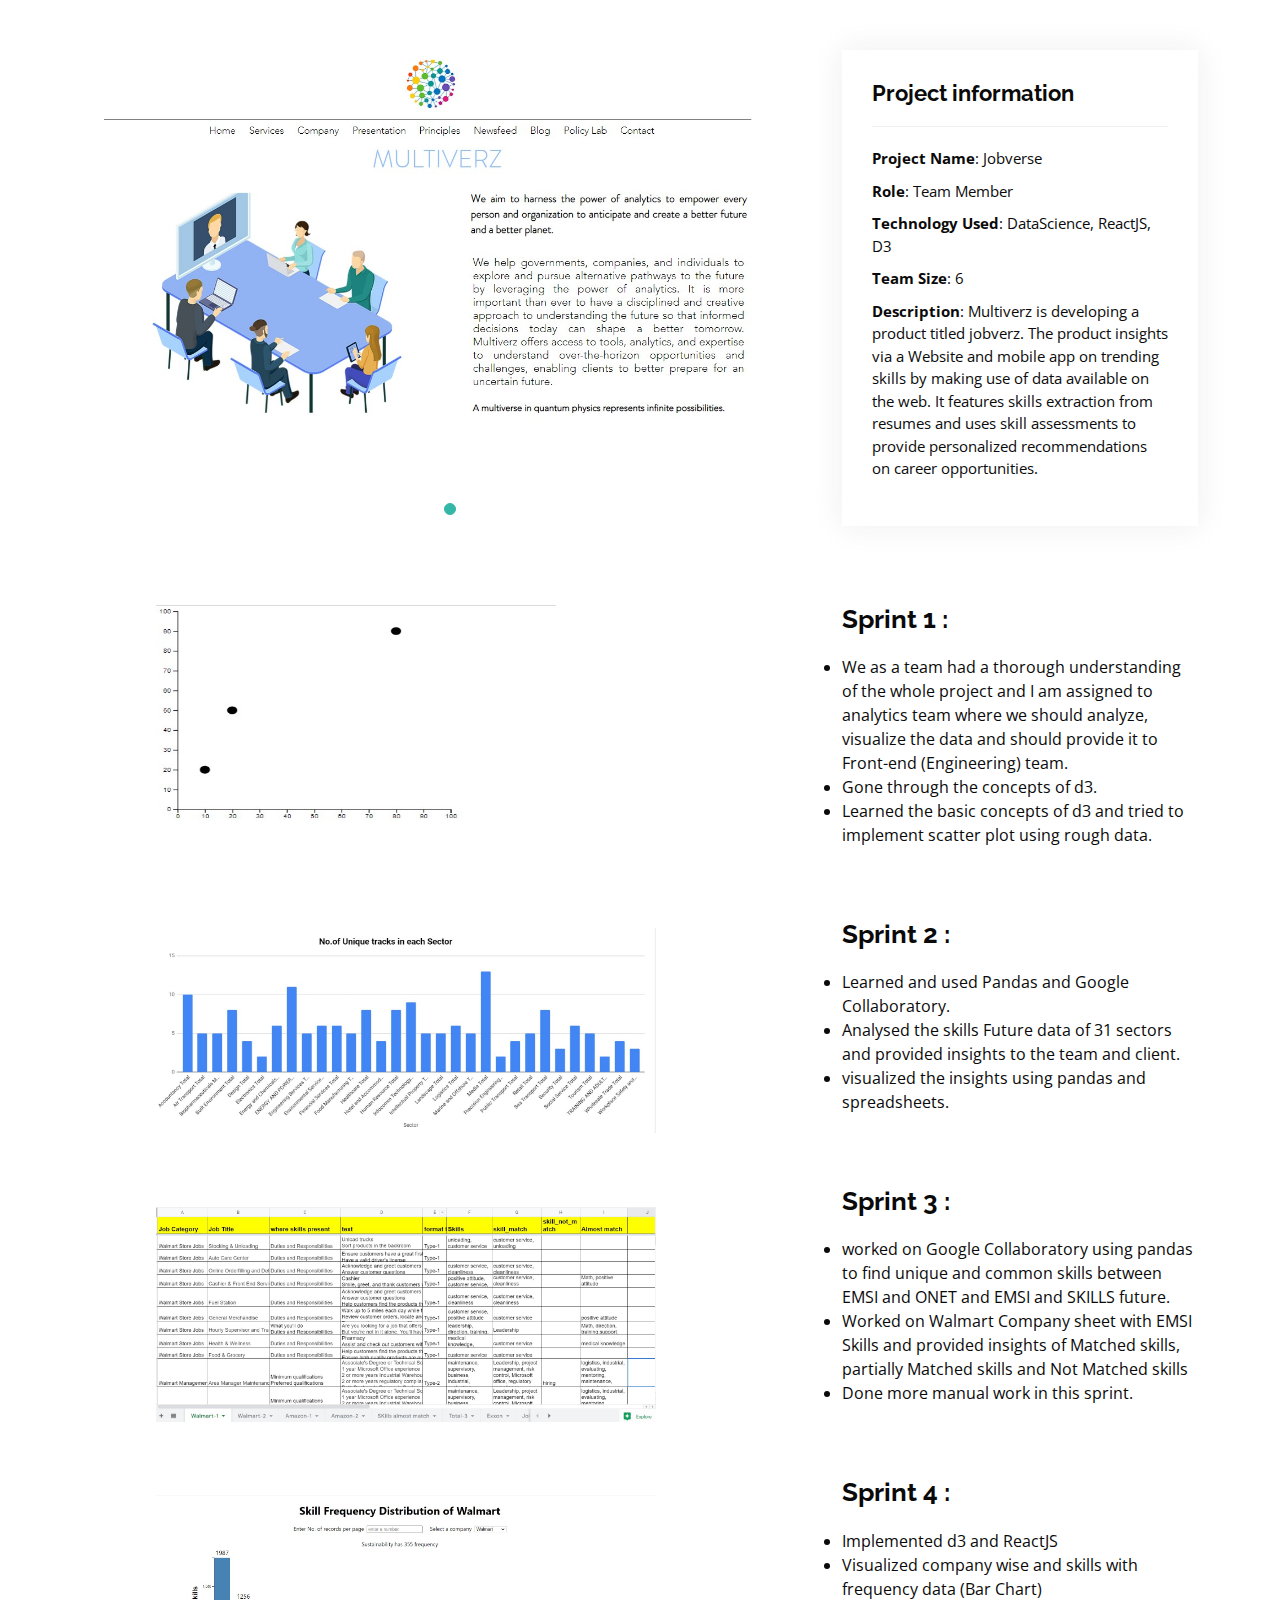
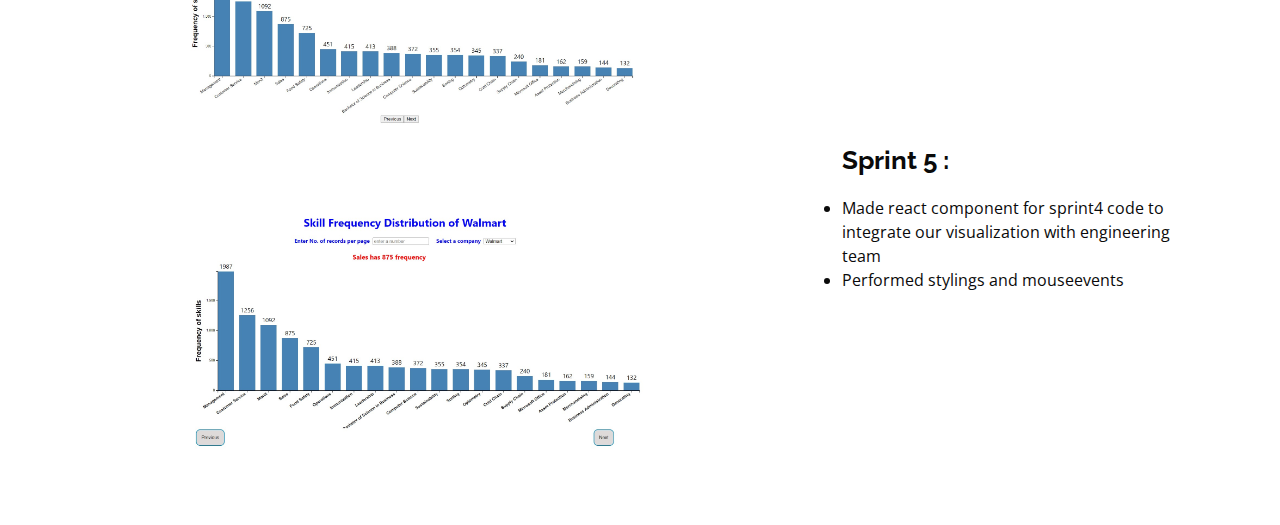
==== Sai Soumya/portfolio-jobverse.html @ 282ad9c9 "first commit" ====
<!DOCTYPE html>
<html lang="en">

<head>
  <meta charset="utf-8">
  <meta content="width=device-width, initial-scale=1.0" name="viewport">

  <title>Portfolio Details</title>
  <meta content="" name="description">
  <meta content="" name="keywords">

  <!-- Favicons -->
  <link href="assets/img/favicon.png" rel="icon">
 
  <!-- Google Fonts -->
  <link href="https://fonts.googleapis.com/css?family=Open+Sans:300,300i,400,400i,600,600i,700,700i|Raleway:300,300i,400,400i,500,500i,600,600i,700,700i|Poppins:300,300i,400,400i,500,500i,600,600i,700,700i" rel="stylesheet">

  <!-- Vendor CSS Files -->
  <link href="assets/vendor/aos/aos.css" rel="stylesheet">
  <link href="assets/vendor/bootstrap/css/bootstrap.min.css" rel="stylesheet">
  <link href="assets/vendor/bootstrap-icons/bootstrap-icons.css" rel="stylesheet">
  <link href="assets/vendor/boxicons/css/boxicons.min.css" rel="stylesheet">
  <link href="assets/vendor/glightbox/css/glightbox.min.css" rel="stylesheet">
  <link href="assets/vendor/swiper/swiper-bundle.min.css" rel="stylesheet">

  <!-- Template Main CSS File -->
  <link href="assets/css/style.css" rel="stylesheet">

  
</head>

<body>

  <main id="main">

    <!-- ======= Portfolio Details Section ======= -->
    <section id="portfolio-details" class="portfolio-details">
      <div class="container">

        <div class="row gy-4">

          <div class="col-lg-8">
            <div class="portfolio-details-slider swiper-container">
              <div class="swiper-wrapper align-items-center">

                <div class="swiper-slide">
                  <img src="assets/img/portfolio/jobverse-1.jpg" alt="">
                </div>
           

                <!-- <div class="swiper-slide">
                  <img src="assets/img/portfolio/connect-2.jpg" alt="">
                </div> -->

                <!-- <div class="swiper-slide">
                  <img src="assets/img/portfolio/quiz-3.jpg" alt="">
                </div> -->

              </div>
              <div class="swiper-pagination"></div>
            </div>
            <!-- <h1>hi</h1>
            <img src="assets/img/portfolio/jobverse-1.jpg" alt=""> -->
       
            <div style="margin: 10% 0 10px 10%" >
              <img src="assets/img/portfolio/sprint-1.jpg" width="400" height="250" alt="">
            </div>
            <div style="margin: 10% 0 10px 10%" >
              <img src="assets/img/portfolio/sprint-2.jpg" width="500" alt="">
            </div>
            <div style="margin: 10% 0 10px 10%" >
              <img src="assets/img/portfolio/sprint-3.jpg" width="500" alt="">
            </div>
            <div style="margin: 10% 0 10px 10%" >
              <img src="assets/img/portfolio/sprint-4.jpg" width="500" alt="">
            </div>
            <div style="margin: 10% 0 10px 10%" >
              <img src="assets/img/portfolio/sprint-5.jpg" width="500" alt="">
            </div>
          </div>

          <div class="col-lg-4">
            <div class="portfolio-info">
              <h3>Project information</h3>
              <ul>
                <li><strong>Project Name</strong>: Jobverse</li>
                <li><strong>Role</strong>: Team Member</li>
                <li><strong>Technology Used</strong>: DataScience, ReactJS, D3</li>
                <li><strong>Team Size</strong>: 6</li>
                <li><strong>Description</strong>: Multiverz is developing a product titled jobverz. The product insights via a Website
                and mobile app on trending skills by making use of data available on the web. It features skills extraction from resumes
            and uses skill assessments to provide personalized recommendations on career opportunities.</li>
              </ul>
            </div>

            <div class="portfolio-description"><br>
              <br>
              <h2>Sprint 1 :</h2>
              <li>We as a team had a thorough understanding of the whole project and I am assigned to analytics team where
                  we should analyze, visualize the data and should provide it to Front-end (Engineering) team.</li>
              <li>Gone through the concepts of d3.</li>
              <li>Learned the basic concepts of d3 and tried to implement scatter plot using rough data.</li>
              <!-- <img> Scatter plot -->
              <br>
              <br>
              <br>
              <h2>Sprint 2 :</h2>
              <li>Learned and used Pandas and Google Collaboratory.</li>
              <li>Analysed the skills Future data of 31 sectors and provided insights to the team and client.</li>
              <li>visualized the insights using pandas and spreadsheets.</li>
              <!-- <img> Skill future visualization -->
              <br>
              <br>
              <br>
              <h2>Sprint 3 :</h2>
              <li>worked on Google Collaboratory using pandas to find unique and common skills between EMSI and ONET and EMSI and SKILLS future.</li>
            <li>Worked on Walmart Company sheet with EMSI Skills and provided insights of Matched skills, partially Matched skills and Not Matched skills </li>
              <li>Done more manual work in this sprint.</li>
              <br>
              <br>
              <br>
              <h2>Sprint 4 :</h2>
                <li>Implemented d3 and ReactJS</li>
                <li>Visualized company wise and skills with frequency data (Bar Chart)</li>
                <br>
                <br>
                <br><br>
                <br>
                <br>
                <h2>Sprint 5 :</h2>
                <li>Made react component for sprint4 code to integrate our visualization with engineering team</li>
                <li>Performed stylings and mouseevents</li>
            </div>
          </div>

        </div>

      </div>
    </section><!-- End Portfolio Details Section -->

  </main><!-- End #main -->

  <div id="preloader"></div>
  <a href="#" class="back-to-top d-flex align-items-center justify-content-center"><i class="bi bi-arrow-up-short"></i></a>

  <!-- Vendor JS Files -->
  <script src="assets/vendor/aos/aos.js"></script>
  <script src="assets/vendor/bootstrap/js/bootstrap.bundle.min.js"></script>
  <script src="assets/vendor/glightbox/js/glightbox.min.js"></script>
  <script src="assets/vendor/isotope-layout/isotope.pkgd.min.js"></script>
  <script src="assets/vendor/php-email-form/validate.js"></script>
  <script src="assets/vendor/purecounter/purecounter.js"></script>
  <script src="assets/vendor/swiper/swiper-bundle.min.js"></script>
  <script src="assets/vendor/waypoints/noframework.waypoints.js"></script>

  <!-- Template Main JS File -->
  <script src="assets/js/main.js"></script>

</body>

</html>
---- Sai Soumya/assets/css/style.css ----
/*--------------------------------------------------------------
# General
--------------------------------------------------------------*/
body {
  font-family: "Open Sans", sans-serif;
  color: #0a0a0a;
}

a {
  color: #34b7a7;
  text-decoration: none;
}

a:hover {
  color: #51cdbe;
  text-decoration: none;
}

h1, h2, h3, h4, h5, h6 {
  font-family: "Raleway", sans-serif;
}

#main {
  margin-top: 50px;
}

@media (max-width: 992px) {
  #main {
    margin-top: 30px;
  }
}

/*--------------------------------------------------------------
# Preloader
--------------------------------------------------------------*/
#preloader {
  position: fixed;
  top: 0;
  left: 0;
  right: 0;
  bottom: 0;
  z-index: 9999;
  overflow: hidden;
  background: #fff;
}

#preloader:before {
  content: "";
  position: fixed;
  top: calc(50% - 30px);
  left: calc(50% - 30px);
  border: 6px solid #e938bd;
  border-top-color: #dcf5f2;
  border-radius: 50%;
  width: 60px;
  height: 60px;
  -webkit-animation: animate-preloader 1s linear infinite;
  animation: animate-preloader 1s linear infinite;
}

@-webkit-keyframes animate-preloader {
  0% {
    transform: rotate(0deg);
  }
  100% {
    transform: rotate(360deg);
  }
}

@keyframes animate-preloader {
  0% {
    transform: rotate(0deg);
  }
  100% {
    transform: rotate(360deg);
  }
}

/*--------------------------------------------------------------
# Back to top button
--------------------------------------------------------------*/
.back-to-top {
  position: fixed;
  visibility: hidden;
  opacity: 0;
  right: 15px;
  bottom: 15px;
  z-index: 996;
  background: #f17806;
  width: 40px;
  height: 40px;
  border-radius: 50px;
  transition: all 0.4s;
}

.back-to-top i {
  font-size: 24px;
  color: #fff;
  line-height: 0;
}

.back-to-top:hover {
  background: #49cbbb;
  color: #fff;
}

.back-to-top.active {
  visibility: visible;
  opacity: 1;
}

/*--------------------------------------------------------------
# Header
--------------------------------------------------------------*/
#header {
  background: #e9e8e6;
  box-shadow: 0px 0px 25px 0 rgba(0, 0, 0, 0.08);
  z-index: 997;
  padding: 15px 0;
}

#header .logo {
  font-size: 32px;
  margin: 0;
  padding: 0;
  line-height: 1;
  font-weight: 400;
  letter-spacing: 2px;
  text-transform: uppercase;
}

#header .logo a {
  color: #0c0b0b;
}

#header .logo img {
  max-height: 40px;
}

@media (max-width: 992px) {
  #header .logo {
    font-size: 28px;
  }
}

/*--------------------------------------------------------------
# Header Social Links
--------------------------------------------------------------*/
.header-social-links {
  padding-right: 15px;
}

.header-social-links a {
  color: #161414;
  padding-left: 6px;
  display: inline-block;
  line-height: 0px;
  transition: 0.3s;
  font-size: 16px;
}

.header-social-links a:hover {
  color: #34b7a7;
}

/*--------------------------------------------------------------
# Navigation Menu
--------------------------------------------------------------*/
/**
* Desktop Navigation 
*/
.navbar {
  padding: 0;
}

.navbar ul {
  margin: 0;
  padding: 0;
  display: flex;
  list-style: none;
  align-items: center;
}

.navbar li {
  position: relative;
  padding: 10px 0 10px 28px;
}

.navbar a, .navbar a:focus {
  display: flex;
  align-items: center;
  justify-content: space-between;
  font-family: "Raleway", sans-serif;
  font-size: 15px;
  font-weight: 600;
  color: #2c2525;
  white-space: nowrap;
  transition: 0.3s;
  position: relative;
}

.navbar a i, .navbar a:focus i {
  font-size: 12px;
  line-height: 0;
  margin-left: 5px;
}

.navbar > ul > li > a:before {
  content: "";
  position: absolute;
  width: 0;
  height: 2px;
  bottom: -5px;
  left: 0;
  background-color: #34b7a7;
  visibility: hidden;
  width: 0px;
  transition: all 0.3s ease-in-out 0s;
}

.navbar a:hover:before, .navbar li:hover > a:before, .navbar .active:before {
  visibility: visible;
  width: 25px;
}

.navbar a:hover, .navbar .active, .navbar .active:focus, .navbar li:hover > a {
  color: #222222;
}

.navbar .dropdown ul {
  display: block;
  position: absolute;
  left: 14px;
  top: calc(100% + 30px);
  margin: 0;
  padding: 10px 0;
  z-index: 99;
  opacity: 0;
  visibility: hidden;
  background: #fff;
  box-shadow: 0px 0px 30px rgba(127, 137, 161, 0.25);
  transition: 0.3s;
  border-radius: 4px;
}

.navbar .dropdown ul li {
  min-width: 200px;
  padding: 0;
}

.navbar .dropdown ul a {
  padding: 10px 20px;
  font-size: 15px;
  text-transform: none;
  font-weight: 600;
}

.navbar .dropdown ul a i {
  font-size: 12px;
}

.navbar .dropdown ul a:hover, .navbar .dropdown ul .active:hover, .navbar .dropdown ul li:hover > a {
  color: #34b7a7;
}

.navbar .dropdown:hover > ul {
  opacity: 1;
  top: 100%;
  visibility: visible;
}

.navbar .dropdown .dropdown ul {
  top: 0;
  left: calc(100% - 30px);
  visibility: hidden;
}

.navbar .dropdown .dropdown:hover > ul {
  opacity: 1;
  top: 0;
  left: 100%;
  visibility: visible;
}

@media (max-width: 1366px) {
  .navbar .dropdown .dropdown ul {
    left: -90%;
  }
  .navbar .dropdown .dropdown:hover > ul {
    left: -100%;
  }
}

/**
* Mobile Navigation 
*/
.mobile-nav-toggle {
  color: #222222;
  font-size: 28px;
  cursor: pointer;
  display: none;
  line-height: 0;
  transition: 0.5s;
}

.mobile-nav-toggle.bi-x {
  color: #fff;
}

@media (max-width: 991px) {
  .mobile-nav-toggle {
    display: block;
  }
  .navbar ul {
    display: none;
  }
}

.navbar-mobile {
  position: fixed;
  overflow: hidden;
  top: 0;
  right: 0;
  left: 0;
  bottom: 0;
  background: rgba(9, 9, 9, 0.9);
  transition: 0.3s;
  z-index: 999;
}

.navbar-mobile .mobile-nav-toggle {
  position: absolute;
  top: 15px;
  right: 15px;
}

.navbar-mobile ul {
  display: block;
  position: absolute;
  top: 55px;
  right: 15px;
  bottom: 15px;
  left: 15px;
  padding: 10px 0;
  border-radius: 10px;
  background-color: #fff;
  overflow-y: auto;
  transition: 0.3s;
}

.navbar-mobile a {
  font-size: 15px;
  padding-right: 15px;
  color: #222222;
}

.navbar-mobile a:hover, .navbar-mobile .active, .navbar-mobile li:hover > a {
  color: #34b7a7;
}

.navbar-mobile .getstarted {
  margin: 15px;
}

.navbar-mobile .dropdown ul {
  position: static;
  display: none;
  margin: 10px 20px;
  padding: 10px 0;
  z-index: 99;
  opacity: 1;
  visibility: visible;
  background: #fff;
  box-shadow: 0px 0px 30px rgba(127, 137, 161, 0.25);
}

.navbar-mobile .dropdown ul li {
  min-width: 200px;
}

.navbar-mobile .dropdown ul a {
  padding: 10px 20px;
}

.navbar-mobile .dropdown ul a i {
  font-size: 12px;
}

.navbar-mobile .dropdown ul a:hover, .navbar-mobile .dropdown ul .active:hover, .navbar-mobile .dropdown ul li:hover > a {
  color: #34b7a7;
}

.navbar-mobile .dropdown > .dropdown-active {
  display: block;
}

/*--------------------------------------------------------------
# Hero Section
--------------------------------------------------------------*/
#hero {
  width: 100%;
  height: 100vh;
  background: url("../img/s2.jpg") top right;
  background-size: cover;
}

#hero .container {
  padding-top: 70px;
  position: relative;
}

@media (max-width: 992px) {
  #hero .container {
    padding-top: 58px;
  }
}

#hero h1 {
  margin-top: 20;
  padding-right: 30%;
  font-size: 48px;
  font-weight: 700;
  line-height: 56px;
  color: #e0118a;
}

#hero h2 {
  color: #0c0b0b;
  padding-right: 30%;
  margin: 10px 0 0 0;
  font-size: 22px;
}

#hero .btn-about {
  font-family: "Raleway", sans-serif;
  text-transform: uppercase;
  font-weight: 600;
  font-size: 12px;
  /* padding-right: 30%; */
  letter-spacing: 1px;
  /* display: flex; */
  align-items: left;
  padding: 20px 40px;
  border-radius: 50px;
  transition: 0.5s;
  margin-top: 30px;
  margin-right: 350px;
  color: #fff;
  background: #34b7a7;
}

#hero .btn-about:hover {
  background: #3dc8b7;
}

@media (min-width: 1024px) {
  #hero {
    background-attachment: fixed;
  }
}

@media (max-width: 992px) {
  #hero:before {
    content: "";
    background: rgba(255, 255, 255, 0.8);
    position: absolute;
    bottom: 0;
    top: 0;
    left: 0;
    right: 0;
  }
  #hero h1 {
    font-size: 28px;
    line-height: 36px;
  }
  #hero h2 {
    font-size: 18px;
    line-height: 24px;
  }
}

/*--------------------------------------------------------------
# Sections General
--------------------------------------------------------------*/
section {
  padding: 60px 0;
}

.section-bg {
  background-color: #e7f8f6;
}

.section-title {
  text-align: center;
  padding-bottom: 30px;
}

.section-title h2 {
  font-size: 32px;
  font-weight: bold;
  text-transform: uppercase;
  margin-bottom: 20px;
  padding-bottom: 20px;
  position: relative;
}

.section-title h2::after {
  content: '';
  position: absolute;
  display: block;
  width: 50px;
  height: 3px;
  background: #34b7a7;
  bottom: 0;
  left: calc(50% - 25px);
}

.section-title p {
  margin-bottom: 0;
}

/*--------------------------------------------------------------
# Cta
--------------------------------------------------------------*/
.cta {
  background: linear-gradient(rgba(0, 0, 0, 0.6), rgba(0, 0, 0, 0.6)), url("../img/bg-1.jpg") fixed center center;
  background-size: cover;
  padding: 80px 0;
}

.cta h3 {
  color: #fff;
  font-size: 28px;
  font-weight: 700;
}

.cta p {
  color: #fff;
}

.cta .cta-btn {
  font-family: "Raleway", sans-serif;
  text-transform: uppercase;
  font-weight: 500;
  font-size: 16px;
  letter-spacing: 1px;
  display: inline-block;
  padding: 8px 20px;
  border-radius: 2px;
  transition: 0.5s;
  margin: 10px;
  border: 2px solid #fff;
  color: #fff;
}

.cta .cta-btn:hover {
  background: #34b7a7;
  border: 2px solid #34b7a7;
}

@media (max-width: 1024px) {
  .cta {
    background-attachment: scroll;
  }
}

@media (min-width: 769px) {
  .cta .cta-btn-container {
    display: flex;
    align-items: center;
    justify-content: flex-end;
  }
}

/*--------------------------------------------------------------
# About
--------------------------------------------------------------*/
.about .content h3 {
  font-weight: 700;
  font-size: 26px;
  color: #131212;
}

.about .content ul {
  list-style: none;
  padding: 0;
}

.about .content ul li {
  padding-bottom: 10px;
}

.about .content ul i {
  font-size: 20px;
  padding-right: 2px;
  color: #34b7a7;
}

.about .content p:last-child {
  margin-bottom: 0;
}

/*--------------------------------------------------------------
# Skills
--------------------------------------------------------------*/
.skills .progress {
  height: 60px;
  display: block;
  background: none;
  border-radius: 0;
}

.skills .progress .skill {
  padding: 10px 0;
  margin: 0 0 6px 0;
  text-transform: uppercase;
  display: block;
  font-weight: 600;
  font-family: "Poppins", sans-serif;
  color: #0a0a0a;
}

.skills .progress .skill .val {
  float: right;
  font-style: normal;
}

.skills .progress-bar-wrap {
  background: #f3f3f3;
}

.skills .progress-bar {
  width: 1px;
  height: 10px;
  transition: .9s;
  background-color: #34b7a7;
}

/*--------------------------------------------------------------
# Facts
--------------------------------------------------------------*/
.facts .counters span {
  font-size: 48px;
  display: block;
  color: #34b7a7;
}

.facts .counters p {
  padding: 0;
  margin: 0 0 20px 0;
  font-family: "Raleway", sans-serif;
  font-size: 14px;
}

/*--------------------------------------------------------------
# Testimonials
--------------------------------------------------------------*/
.testimonials .section-header {
  margin-bottom: 40px;
}

.testimonials .testimonial-item {
  text-align: center;
}

.testimonials .testimonial-item .testimonial-img {
  width: 250px;
  
  border: 4px solid #fff;
  margin: 0 auto;
}

.testimonials .testimonial-item h3 {
  font-size: 20px;
  font-weight: bold;
  margin: 10px 0 5px 0;
  color: #111;
}

.testimonials .testimonial-item h4 {
  font-size: 14px;
  color: #999;
  margin: 0 0 15px 0;
}

.testimonials .testimonial-item .quote-icon-left, .testimonials .testimonial-item .quote-icon-right {
  color: #c8efea;
  font-size: 26px;
}

.testimonials .testimonial-item .quote-icon-left {
  display: inline-block;
  left: -5px;
  position: relative;
}

.testimonials .testimonial-item .quote-icon-right {
  display: inline-block;
  right: -5px;
  position: relative;
  top: 10px;
}

.testimonials .testimonial-item p {
  font-style: italic;
  margin: 0 auto 15px auto;
}

@media (min-width: 992px) {
  .testimonials .testimonial-item p {
    width: 80%;
  }
}

.testimonials .swiper-pagination {
  margin-top: 20px;
  position: relative;
}

.testimonials .swiper-pagination .swiper-pagination-bullet {
  width: 12px;
  height: 12px;
  background-color: #fff;
  opacity: 1;
  border: 1px solid #34b7a7;
}

.testimonials .swiper-pagination .swiper-pagination-bullet-active {
  background-color: #34b7a7;
}

/*--------------------------------------------------------------
# Resume
--------------------------------------------------------------*/
.resume .resume-title {
  font-size: 26px;
  font-weight: 400;
  margin-top: 20px;
  margin-bottom: 20px;
  color: #222222;
}

.resume .resume-item {
  padding: 0 0 20px 20px;
  margin-top: -2px;
  border-left: 2px solid #34b7a7;
  position: relative;
}

.resume .resume-item h4 {
  line-height: 18px;
  font-size: 18px;
  font-weight: 600;
  font-family: "Poppins", sans-serif;
  color: #1d685f;
  margin-bottom: 10px;
}

.resume .resume-item h5 {
  font-size: 16px;
  background: #effbf9;
  padding: 5px 15px;
  display: inline-block;
  font-weight: 600;
  margin-bottom: 10px;
  color: #34b7a7;
}

.resume .resume-item ul {
  padding-left: 20px;
}

.resume .resume-item ul li {
  padding-bottom: 10px;
}

.resume .resume-item:last-child {
  padding-bottom: 0;
}

.resume .resume-item::before {
  content: "";
  position: absolute;
  width: 16px;
  height: 16px;
  border-radius: 50px;
  left: -9px;
  top: 0;
  background: #fff;
  border: 2px solid #34b7a7;
}

/*--------------------------------------------------------------
# Services
--------------------------------------------------------------*/
.services .icon-box {
  text-align: center;
  padding: 70px 20px 80px 20px;
  transition: all ease-in-out 0.3s;
  background: #fff;
  box-shadow: 0px 0 35px 0 rgba(0, 0, 0, 0.08);
}

.services .icon-box .icon {
  margin: 0 auto;
  width: 100px;
  height: 100px;
  display: flex;
  align-items: center;
  justify-content: center;
  transition: ease-in-out 0.3s;
  position: relative;
}

.services .icon-box .icon i {
  font-size: 36px;
  transition: 0.5s;
  position: relative;
}

.services .icon-box .icon svg {
  position: absolute;
  top: 0;
  left: 0;
}

.services .icon-box .icon svg path {
  transition: 0.5s;
  fill: #f5f5f5;
}

.services .icon-box h4 {
  font-weight: 600;
  margin: 10px 0 15px 0;
  font-size: 22px;
}

.services .icon-box h4 a {
  color: #222222;
  transition: ease-in-out 0.3s;
}

.services .icon-box p {
  line-height: 24px;
  font-size: 14px;
  margin-bottom: 0;
}

.services .iconbox-blue i {
  color: #47aeff;
}

.services .iconbox-blue:hover .icon i {
  color: #fff;
}

.services .iconbox-blue:hover .icon path {
  fill: #47aeff;
}

.services .iconbox-orange i {
  color: #ffa76e;
}

.services .iconbox-orange:hover .icon i {
  color: #fff;
}

.services .iconbox-orange:hover .icon path {
  fill: #ffa76e;
}

.services .iconbox-pink i {
  color: #e80368;
}

.services .iconbox-pink:hover .icon i {
  color: #fff;
}

.services .iconbox-pink:hover .icon path {
  fill: #e80368;
}

.services .iconbox-yellow i {
  color: #ffbb2c;
}

.services .iconbox-yellow:hover .icon i {
  color: #fff;
}

.services .iconbox-yellow:hover .icon path {
  fill: #ffbb2c;
}

.services .iconbox-red i {
  color: #ff5828;
}

.services .iconbox-red:hover .icon i {
  color: #fff;
}

.services .iconbox-red:hover .icon path {
  fill: #ff5828;
}

.services .iconbox-teal i {
  color: #11dbcf;
}

.services .iconbox-teal:hover .icon i {
  color: #fff;
}

.services .iconbox-teal:hover .icon path {
  fill: #11dbcf;
}

/*--------------------------------------------------------------
# Portfolio
--------------------------------------------------------------*/
.portfolio .portfolio-item {
  margin-bottom: 30px;
  
}

.portfolio #portfolio-flters {
  padding: 0;
  margin: 0 auto 20px auto;
  list-style: none;
  text-align: center;
}

.portfolio #portfolio-flters li {
  cursor: pointer;
  display: inline-block;
  padding: 8px 16px 10px 16px;
  font-size: 13px;
  font-weight: 500;
  line-height: 1;
  text-transform: uppercase;
  color: #444444;
  margin-bottom: 5px;
  transition: all 0.3s ease-in-out;
  border-radius: 50px;
}

.portfolio #portfolio-flters li:hover, .portfolio #portfolio-flters li.filter-active {
  color: #fff;
  background: #34b7a7;
}

.portfolio #portfolio-flters li:last-child {
  margin-right: 0;
}

.portfolio .portfolio-wrap {
  transition: 0.3s;
  position: relative;
  overflow: hidden;
  z-index: 1;
  background: rgba(34, 34, 34, 0.6);
}

.portfolio .portfolio-wrap::before {
  content: "";
  background: rgba(34, 34, 34, 0.6);
  position: absolute;
  left: 0;
  right: 0;
  top: 0;
  bottom: 0;
  transition: all ease-in-out 0.3s;
  z-index: 2;
  opacity: 0;
}

.portfolio .portfolio-wrap img {
  transition: all ease-in-out 0.3s;
  
}

.portfolio .portfolio-wrap .portfolio-info {
  opacity: 0;
  position: absolute;
  top: 0;
  left: 0;
  right: 0;
  bottom: 0;
  z-index: 3;
  transition: all ease-in-out 0.3s;
  display: flex;
  flex-direction: column;
  justify-content: flex-end;
  align-items: flex-start;
  padding: 20px;
}

.portfolio .portfolio-wrap .portfolio-info h4 {
  font-size: 20px;
  color: #fff;
  font-weight: 600;
}

.portfolio .portfolio-wrap .portfolio-info p {
  color: rgba(255, 255, 255, 0.7);
  font-size: 14px;
  text-transform: uppercase;
  padding: 0;
  margin: 0;
  font-style: italic;
}

.portfolio .portfolio-wrap .portfolio-links {
  text-align: center;
  z-index: 4;
}

.portfolio .portfolio-wrap .portfolio-links a {
  color: #fff;
  margin: 0 5px 0 0;
  font-size: 28px;
  display: inline-block;
  transition: 0.3s;
}

.portfolio .portfolio-wrap .portfolio-links a:hover {
  color: #78d9cd;
}

.portfolio .portfolio-wrap:hover::before {
  opacity: 1;
}

.portfolio .portfolio-wrap:hover img {
  transform: scale(1.2);
}

.portfolio .portfolio-wrap:hover .portfolio-info {
  opacity: 1;
}

/*--------------------------------------------------------------
# Portfolio Details
--------------------------------------------------------------*/
.portfolio-details {
  padding-top: 0;
}

.portfolio-details .portfolio-details-slider img {
  width: 100%;
}

.portfolio-details .portfolio-details-slider .swiper-pagination {
  margin-top: 20px;
  position: relative;
}

.portfolio-details .portfolio-details-slider .swiper-pagination .swiper-pagination-bullet {
  width: 12px;
  height: 12px;
  background-color: #fff;
  opacity: 1;
  border: 1px solid #34b7a7;
}

.portfolio-details .portfolio-details-slider .swiper-pagination .swiper-pagination-bullet-active {
  background-color: #34b7a7;
}

.portfolio-details .portfolio-info {
  padding: 30px;
  box-shadow: 0px 0 30px rgba(34, 34, 34, 0.08);
}

.portfolio-details .portfolio-info h3 {
  font-size: 22px;
  font-weight: 700;
  margin-bottom: 20px;
  padding-bottom: 20px;
  border-bottom: 1px solid #eee;
}

.portfolio-details .portfolio-info ul {
  list-style: none;
  padding: 0;
  font-size: 15px;
}

.portfolio-details .portfolio-info ul li + li {
  margin-top: 10px;
}

.portfolio-details .portfolio-description {
  padding-top: 30px;
}

.portfolio-details .portfolio-description h2 {
  font-size: 26px;
  font-weight: 700;
  margin-bottom: 20px;
}

.portfolio-details .portfolio-description p {
  padding: 0;
}

/*--------------------------------------------------------------
# Contact
--------------------------------------------------------------*/
.contact .info {
  width: 100%;
  background: #fff;
}

.contact .info i {
  font-size: 20px;
  color: #34b7a7;
  float: left;
  width: 44px;
  height: 44px;
  background: #effbf9;
  display: flex;
  justify-content: center;
  align-items: center;
  border-radius: 50px;
  transition: all 0.3s ease-in-out;
}

.contact .info h4 {
  padding: 0 0 0 60px;
  font-size: 22px;
  font-weight: 600;
  margin-bottom: 5px;
  color: #222222;
}

.contact .info p {
  padding: 0 0 0 60px;
  margin-bottom: 0;
  font-size: 14px;
  color: #555555;
}

.contact .info .email, .contact .info .phone {
  margin-top: 40px;
}

.contact .info .email:hover i, .contact .info .address:hover i, .contact .info .phone:hover i {
  background: #34b7a7;
  color: #fff;
}

.contact .php-email-form {
  width: 100%;
  background: #fff;
}

.contact .php-email-form .form-group {
  padding-bottom: 8px;
}

.contact .php-email-form .error-message {
  display: none;
  color: #fff;
  background: #ed3c0d;
  text-align: center;
  padding: 15px;
  font-weight: 600;
}

.contact .php-email-form .sent-message {
  display: none;
  color: #fff;
  background: #18d26e;
  text-align: center;
  padding: 15px;
  font-weight: 600;
}

.contact .php-email-form .loading {
  display: none;
  background: #fff;
  text-align: center;
  padding: 15px;
}

.contact .php-email-form .loading:before {
  content: "";
  display: inline-block;
  border-radius: 50%;
  width: 24px;
  height: 24px;
  margin: 0 10px -6px 0;
  border: 3px solid #18d26e;
  border-top-color: #eee;
  -webkit-animation: animate-loading 1s linear infinite;
  animation: animate-loading 1s linear infinite;
}

.contact .php-email-form input, .contact .php-email-form textarea {
  border-radius: 4px;
  box-shadow: none;
  font-size: 14px;
}

.contact .php-email-form input:focus, .contact .php-email-form textarea:focus {
  border-color: #34b7a7;
}

.contact .php-email-form input {
  height: 44px;
}

.contact .php-email-form textarea {
  padding: 10px 12px;
}


.wrapper {
    text-align: center;
}

.button {
    position: absolute;
    top: 50%;
    transition-duration: 0.4s;
}


.button:hover {
  background-color: #4CAF50; /* Green */
  color: white;
}

@-webkit-keyframes animate-loading {
  0% {
    transform: rotate(0deg);
  }
  100% {
    transform: rotate(360deg);
  }
}

@keyframes animate-loading {
  0% {
    transform: rotate(0deg);
  }
  100% {
    transform: rotate(360deg);
  }
}

/*--------------------------------------------------------------
# Footer
--------------------------------------------------------------*/
#footer {
  background: #e9e8e6;
  padding: 30px 0;
  color: #222222;
  font-size: 14px;
  text-align: center;
}

#footer .credits {
  padding-top: 5px;
  font-size: 13px;
}

#footer .credits a {
  color: #34b7a7;
}
.contact-btn{
  font-family: "Raleway", sans-serif;
  text-transform: uppercase;
  font-weight: 800;
  font-size: 15px;
  background-color:#34b7a7;
  border-radius: 50px;
  transition: 0.5s;
  color:#fff;
  padding: 14px  26px;
}
 .contact-btn:hover {
  background: #3dc8b7;
}
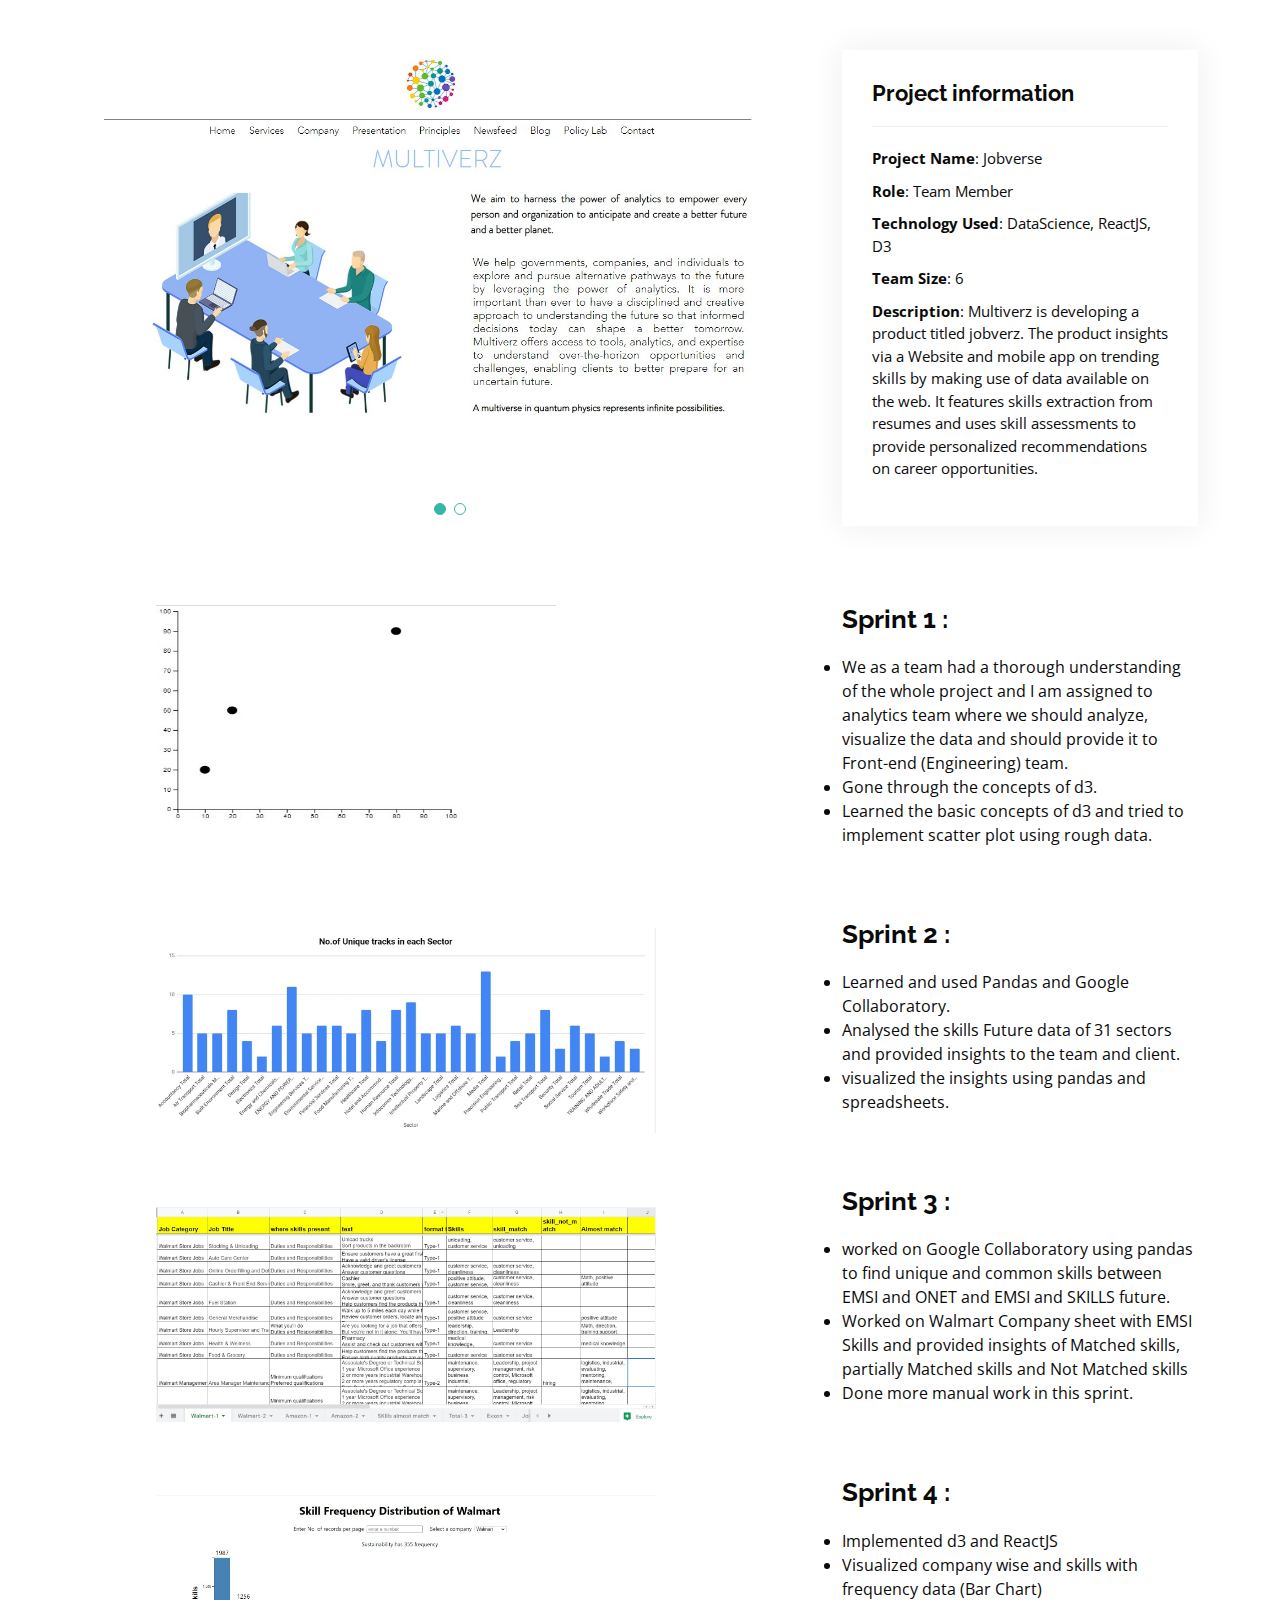
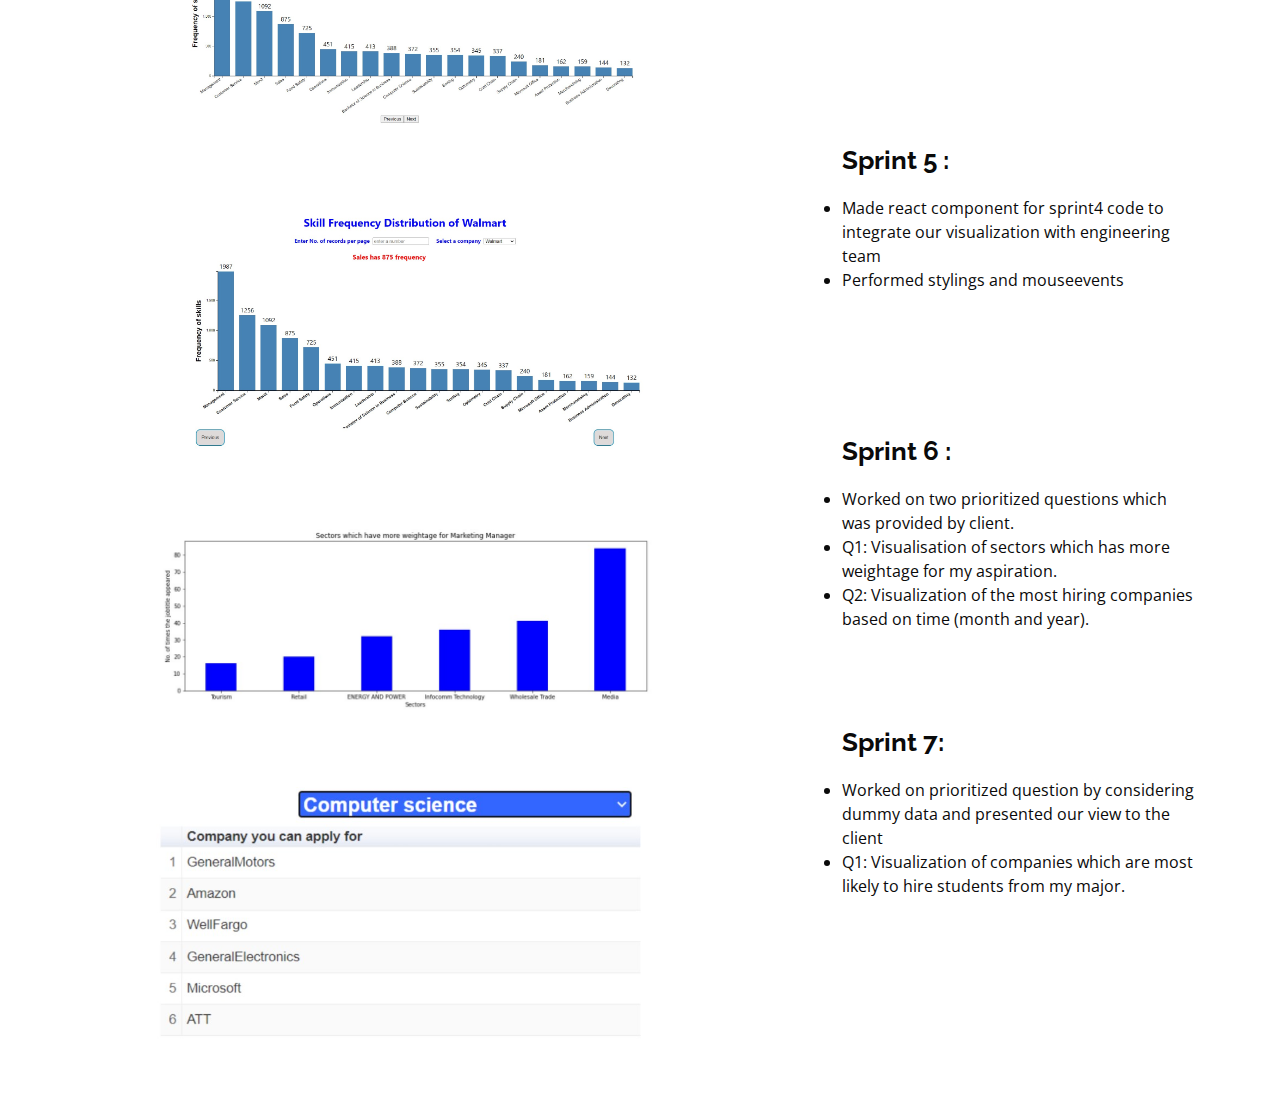
==== commit 52d57100: "second commit" ====
--- a/Sai Soumya/portfolio-jobverse.html
+++ b/Sai Soumya/portfolio-jobverse.html
@@ -46,6 +46,9 @@
                 <div class="swiper-slide">
                   <img src="assets/img/portfolio/jobverse-1.jpg" alt="">
                 </div>
+                <div class="swiper-slide">
+                  <img src="assets/img/portfolio/jobverse-2.jpg" alt="">
+                </div>
            
 
                 <!-- <div class="swiper-slide">
@@ -76,6 +79,12 @@
             </div>
             <div style="margin: 10% 0 10px 10%" >
               <img src="assets/img/portfolio/sprint-5.jpg" width="500" alt="">
+            </div>
+            <div style="margin: 10% 0 10px 10%" >
+              <img src="assets/img/portfolio/sprint-6.jpg" width="500" alt="">
+            </div>
+            <div style="margin: 10% 0 10px 10%" >
+              <img src="assets/img/portfolio/sprint-7.jpg" width="500" alt="">
             </div>
           </div>
 
@@ -129,7 +138,23 @@
                 <br>
                 <h2>Sprint 5 :</h2>
                 <li>Made react component for sprint4 code to integrate our visualization with engineering team</li>
-                <li>Performed stylings and mouseevents</li>
+                <li>Performed stylings and mouseevents</li><br>
+                <br>
+                <br><br>
+                <br>
+                <br>
+                <h2>Sprint 6 :</h2>
+                <li>Worked on two prioritized questions which was provided by client.</li>
+                <li>Q1: Visualisation of sectors which has more weightage for my aspiration.</li>
+                <li>Q2: Visualization of the most hiring companies based on time (month and year).
+                  </li><br>
+                  <br>
+                  <br><br>
+                  
+                  <h2>Sprint 7:</h2>
+                  <li>Worked on prioritized question by considering dummy data and presented our view to the client</li>
+                  <li>Q1: Visualization of companies which are most likely to hire students from my major.</li>
+
             </div>
           </div>
 
